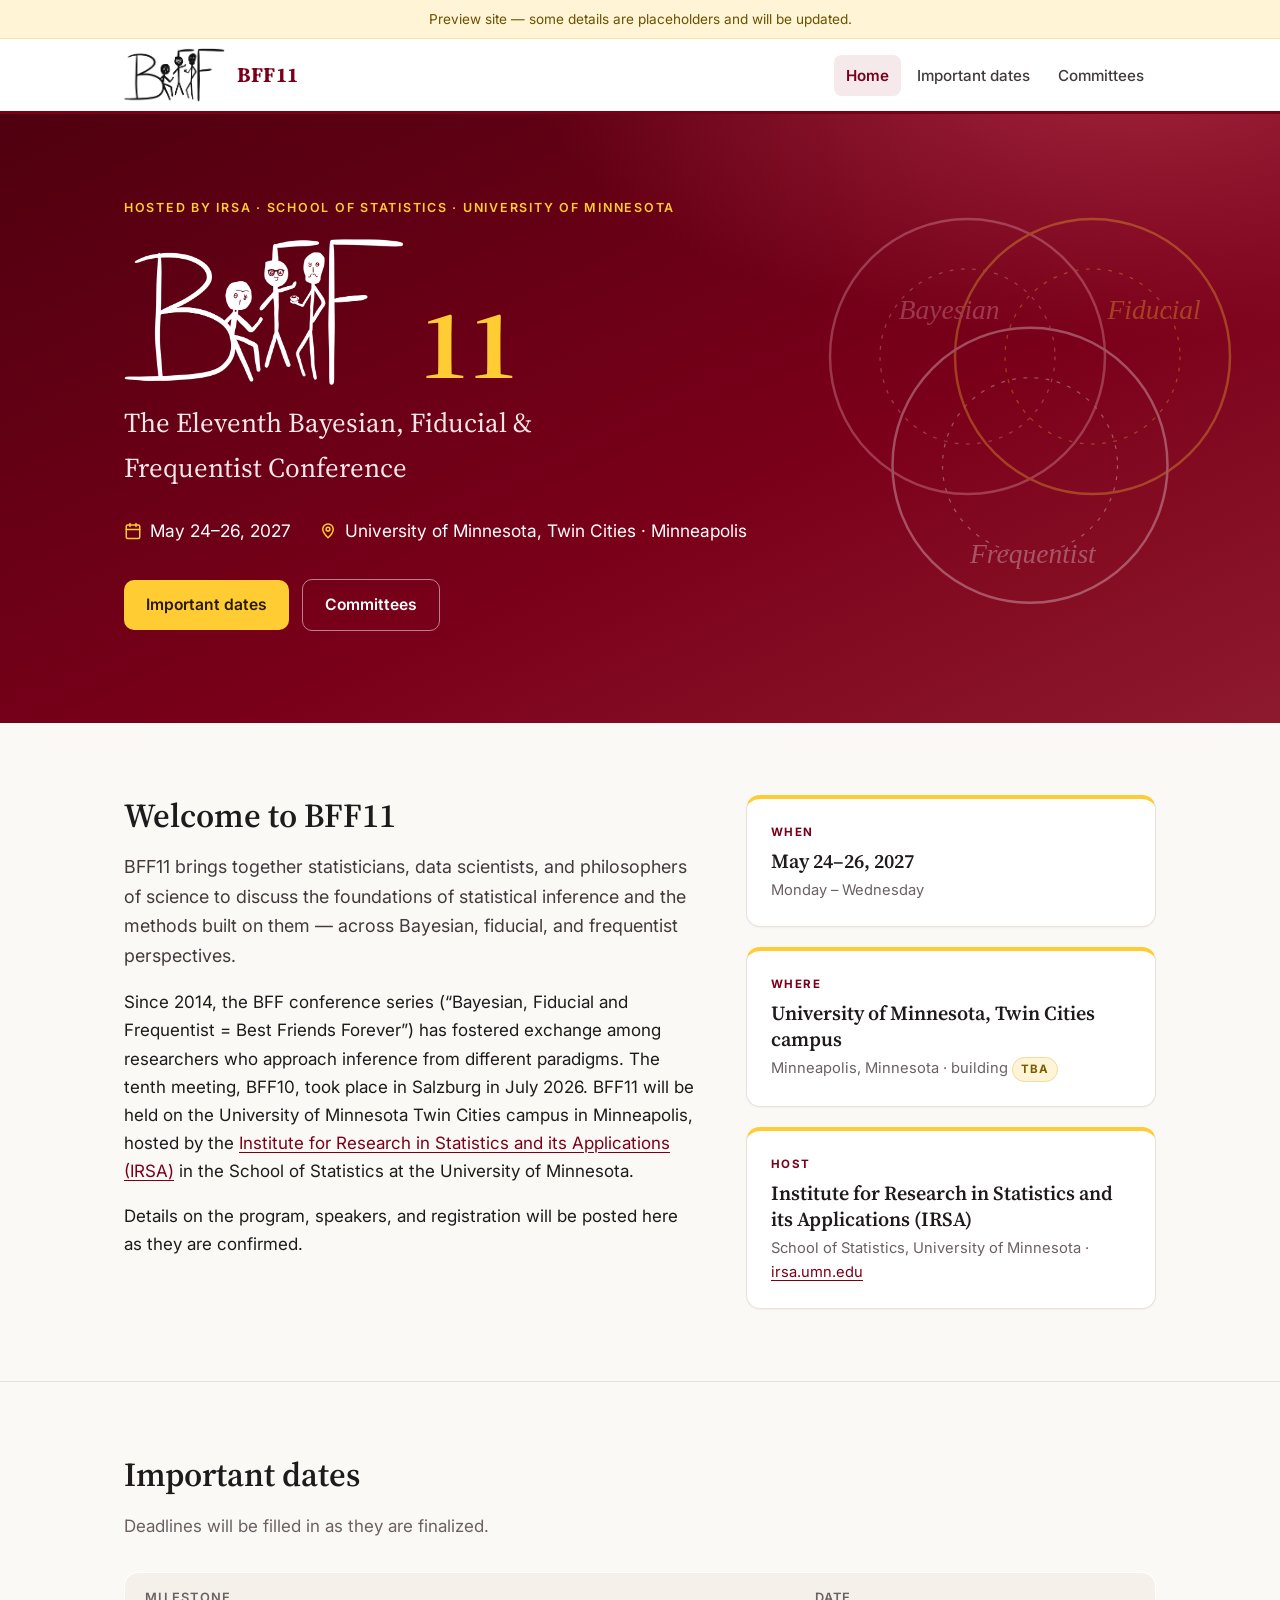
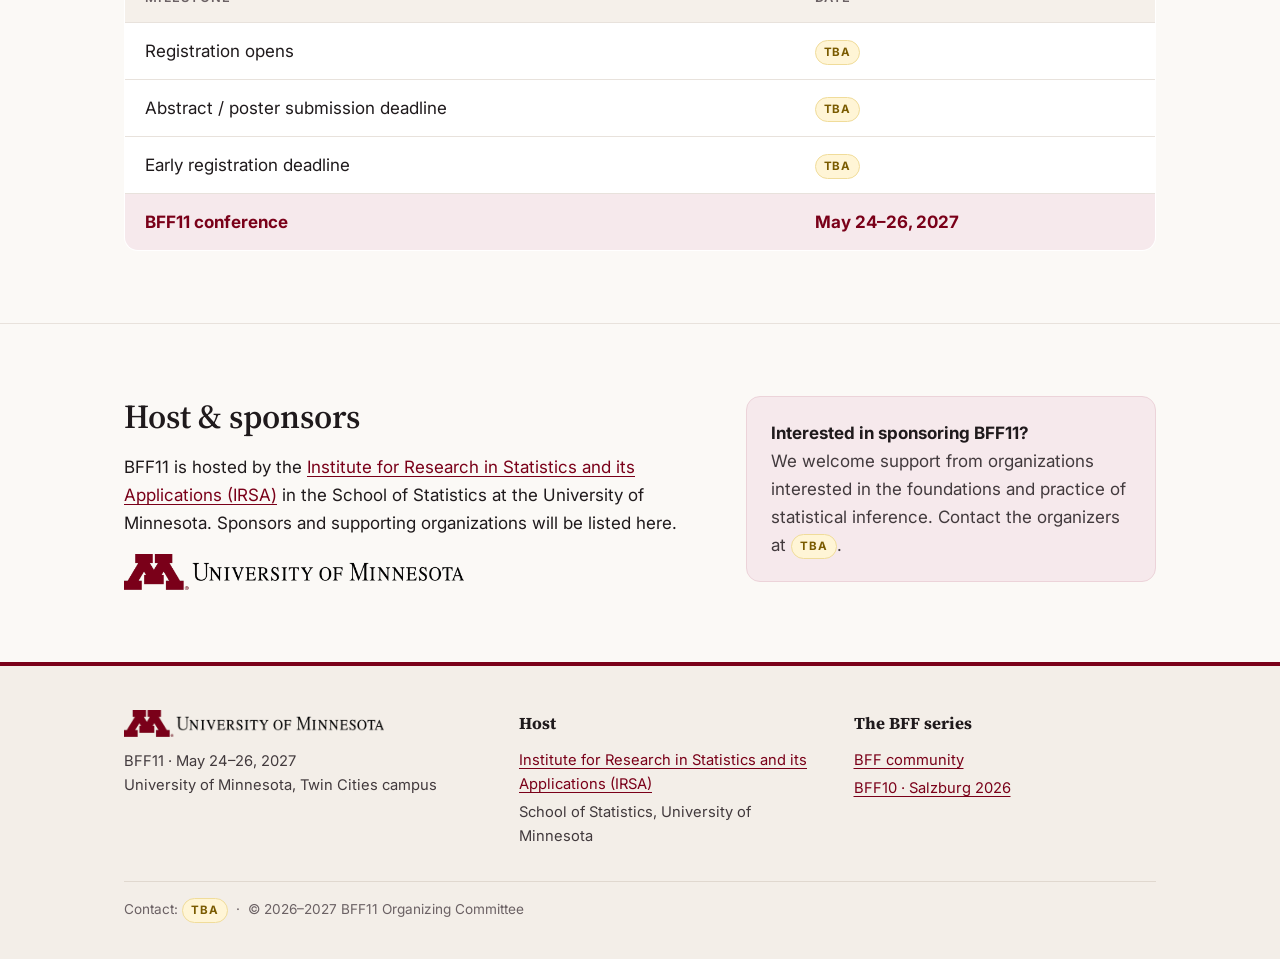
==== index.html @ 1fc09f96 "Add BFF11 website" ====
<!doctype html>
<html lang="en">
<head>
  <meta charset="utf-8">
  <meta name="viewport" content="width=device-width, initial-scale=1">
  <title>BFF11 · May 24–26, 2027 · University of Minnesota</title>
  <meta name="description" content="BFF11: the Eleventh Bayesian, Fiducial &amp; Frequentist Conference, May 24–26, 2027, University of Minnesota Twin Cities campus, Minneapolis. Hosted by IRSA.">
  <!-- DRAFT: remove the next line at launch so search engines can index the site -->
  <meta name="robots" content="noindex">
  <link rel="icon" href="assets/img/favicon.svg" type="image/svg+xml">
  <link rel="preconnect" href="https://fonts.googleapis.com">
  <link rel="preconnect" href="https://fonts.gstatic.com" crossorigin>
  <link href="https://fonts.googleapis.com/css2?family=Inter:wght@400;500;600;700&family=Source+Serif+4:opsz,wght@8..60,400;8..60,600;8..60,700&display=swap" rel="stylesheet">
  <link rel="stylesheet" href="assets/css/style.css">
  <script src="assets/js/site.js" defer></script>
</head>
<body>
  <div class="draft-bar">Preview site &mdash; some details are placeholders and will be updated.</div>
  <header class="site-header">
    <div class="wrap">
      <a class="brand" href="index.html"><img src="assets/img/bff-logo-black.png" alt="BFF logo"><span>BFF11</span></a>
      <button class="nav-toggle" aria-controls="site-nav" aria-expanded="false">Menu</button>
      <ul class="nav" id="site-nav">
        <li><a href="index.html" aria-current="page">Home</a></li>
        <li><a href="index.html#dates">Important dates</a></li>
        <li><a href="committees.html">Committees</a></li>
      </ul>
    </div>
  </header>
  <main>
    <section class="hero">
      <img class="motif" src="assets/img/motif.svg" alt="">
      <div class="wrap">
        <div class="eyebrow">Hosted by IRSA &middot; School of Statistics &middot; University of Minnesota</div>
        <h1 class="lockup" aria-label="BFF11"><img src="assets/img/bff-logo-white.png" alt=""><span>11</span></h1>
        <p class="subtitle">The Eleventh Bayesian, Fiducial &amp; Frequentist Conference</p>
        <div class="meta">
          <span><svg viewBox="0 0 24 24" fill="none" stroke-width="2" stroke-linecap="round" stroke-linejoin="round" aria-hidden="true"><rect x="3" y="4" width="18" height="18" rx="2"/><path d="M16 2v4M8 2v4M3 10h18"/></svg> May 24&ndash;26, 2027</span>
          <span><svg viewBox="0 0 24 24" fill="none" stroke-width="2" stroke-linecap="round" stroke-linejoin="round" aria-hidden="true"><path d="M12 21s-7-6.2-7-11.5A7 7 0 0 1 19 9.5C19 14.8 12 21 12 21z"/><circle cx="12" cy="9.5" r="2.5"/></svg> University of Minnesota, Twin Cities &middot; Minneapolis</span>
        </div>
        <a class="btn btn-primary" href="#dates">Important dates</a>
        <a class="btn btn-ghost" href="committees.html">Committees</a>
      </div>
    </section>

    <section class="block" id="about">
      <div class="wrap split">
        <div>
          <h2>Welcome to BFF11</h2>
          <p class="lead">BFF11 brings together statisticians, data scientists, and philosophers of science to discuss the foundations of statistical inference and the methods built on them &mdash; across Bayesian, fiducial, and frequentist perspectives.</p>
          <p>Since 2014, the BFF conference series (&ldquo;Bayesian, Fiducial and Frequentist = Best Friends Forever&rdquo;) has fostered exchange among researchers who approach inference from different paradigms. The tenth meeting, BFF10, took place in Salzburg in July 2026. BFF11 will be held on the University of Minnesota Twin Cities campus in Minneapolis, hosted by the <a href="https://irsa.umn.edu/">Institute for Research in Statistics and its Applications (IRSA)</a> in the School of Statistics at the University of Minnesota.</p>
          <p>Details on the program, speakers, and registration will be posted here as they are confirmed.</p>
        </div>
        <div class="grid">
          <div class="card accent">
            <div class="label">When</div>
            <div class="value">May 24&ndash;26, 2027</div>
            <div class="sub">Monday &ndash; Wednesday</div>
          </div>
          <div class="card accent">
            <div class="label">Where</div>
            <div class="value">University of Minnesota, Twin Cities campus</div>
            <div class="sub">Minneapolis, Minnesota &middot; building <span class="tba">TBA</span></div>
          </div>
          <div class="card accent">
            <div class="label">Host</div>
            <div class="value">Institute for Research in Statistics and its Applications (IRSA)</div>
            <div class="sub">School of Statistics, University of Minnesota &middot; <a href="https://irsa.umn.edu/">irsa.umn.edu</a></div>
          </div>
        </div>
      </div>
    </section>

    <section class="block" id="dates">
      <div class="wrap">
        <h2>Important dates</h2>
        <p class="section-intro">Deadlines will be filled in as they are finalized.</p>
        <table class="dates">
          <thead><tr><th>Milestone</th><th>Date</th></tr></thead>
          <tbody>
            <tr><td>Registration opens</td><td><span class="tba">TBA</span></td></tr>
            <tr><td>Abstract / poster submission deadline</td><td><span class="tba">TBA</span></td></tr>
            <tr><td>Early registration deadline</td><td><span class="tba">TBA</span></td></tr>
            <tr class="highlight"><td><strong>BFF11 conference</strong></td><td><strong>May 24&ndash;26, 2027</strong></td></tr>
          </tbody>
        </table>
      </div>
    </section>

    <section class="block" id="host">
      <div class="wrap split">
        <div>
          <h2>Host &amp; sponsors</h2>
          <p>BFF11 is hosted by the <a href="https://irsa.umn.edu/">Institute for Research in Statistics and its Applications (IRSA)</a> in the School of Statistics at the University of Minnesota. Sponsors and supporting organizations will be listed here.</p>
          <div class="host-logos"><img class="umn" src="assets/img/umn-logo.png" alt="University of Minnesota"></div>
        </div>
        <div class="callout">
          <strong>Interested in sponsoring BFF11?</strong><br>
          We welcome support from organizations interested in the foundations and practice of statistical inference. Contact the organizers at <span class="tba">TBA</span>.
        </div>
      </div>
    </section>
  </main>
  <footer class="site-footer">
    <div class="wrap">
      <div class="cols">
        <div>
          <img class="umn" src="assets/img/umn-logo.png" alt="University of Minnesota">
          <p>BFF11 &middot; May 24&ndash;26, 2027<br>University of Minnesota, Twin Cities campus</p>
        </div>
        <div>
          <h4>Host</h4>
          <ul>
            <li><a href="https://irsa.umn.edu/">Institute for Research in Statistics and its Applications (IRSA)</a></li>
            <li>School of Statistics, University of Minnesota</li>
          </ul>
        </div>
        <div>
          <h4>The BFF series</h4>
          <ul>
            <li><a href="https://www.bff-stat.org/">BFF community</a></li>
            <li><a href="https://bffconference.github.io/bff-salzburg-2026/index.html">BFF10 &middot; Salzburg 2026</a></li>
          </ul>
        </div>
      </div>
      <div class="fine">Contact: <span class="tba">TBA</span> &nbsp;&middot;&nbsp; &copy; 2026&ndash;2027 BFF11 Organizing Committee</div>
    </div>
  </footer>
</body>
</html>
---- assets/css/style.css ----
/* BFF11 conference site — shared styles (UMN maroon & gold palette) */
:root {
  --ink: #1f1a1c;
  --ink-soft: #423a3d;
  --muted: #6b6164;
  --bg: #fbf9f6;
  --surface: #ffffff;
  --line: #e8e2dc;
  --maroon: #7a0019;
  --maroon-dark: #4f0010;
  --maroon-soft: #f6e9ec;
  --gold: #ffcc33;
  --gold-deep: #c99700;
  --gold-soft: #fff5d6;
  --radius: 14px;
  --maxw: 1080px;
  --serif: "Source Serif 4", Georgia, "Times New Roman", serif;
  --sans: "Inter", system-ui, -apple-system, "Segoe UI", Roboto, sans-serif;
}

*, *::before, *::after { box-sizing: border-box; }
html { scroll-behavior: smooth; scroll-padding-top: 84px; }
body {
  margin: 0;
  background: var(--bg);
  color: var(--ink);
  font-family: var(--sans);
  font-size: 17px;
  line-height: 1.65;
  -webkit-font-smoothing: antialiased;
}
img { max-width: 100%; display: block; }
a { color: var(--maroon); text-underline-offset: 3px; }
a:hover { color: var(--maroon-dark); }
h1, h2, h3 { font-family: var(--serif); line-height: 1.2; color: var(--ink); margin: 0 0 .5em; }
h2 { font-size: clamp(1.6rem, 3vw, 2.1rem); font-weight: 600; }
h3 { font-size: 1.2rem; font-weight: 600; }
p { margin: 0 0 1em; }
.wrap { max-width: var(--maxw); margin: 0 auto; padding: 0 24px; }

/* Draft notice */
.draft-bar {
  background: var(--gold-soft); color: #6b5000; font-size: .85rem; text-align: center;
  padding: 8px 16px; border-bottom: 1px solid #f3e1a4;
}

/* Header / nav */
.site-header {
  position: sticky; top: 0; z-index: 20;
  background: rgba(255, 255, 255, .97);
  backdrop-filter: saturate(140%) blur(6px);
  border-bottom: 3px solid var(--maroon);
}
.site-header .wrap { display: flex; align-items: center; justify-content: space-between; min-height: 72px; gap: 16px; }
.brand { display: flex; align-items: center; gap: 12px; color: var(--ink); text-decoration: none; }
.brand:hover { color: var(--ink); }
.brand img { height: 54px; width: auto; }
.brand span { font-family: var(--serif); font-size: 1.3rem; font-weight: 700; color: var(--maroon); letter-spacing: .01em; }
.nav { display: flex; gap: 4px; list-style: none; margin: 0; padding: 0; }
.nav a {
  display: block; padding: 8px 12px; border-radius: 8px;
  color: var(--ink-soft); text-decoration: none; font-size: .95rem; font-weight: 500;
}
.nav a:hover { color: var(--maroon); background: var(--maroon-soft); }
.nav a[aria-current="page"] { color: var(--maroon); background: var(--maroon-soft); font-weight: 600; }
.nav-toggle {
  display: none; background: none; border: 1px solid var(--line); color: var(--ink);
  border-radius: 8px; padding: 6px 10px; font-size: .95rem; cursor: pointer;
}
@media (max-width: 760px) {
  .nav-toggle { display: block; }
  .nav {
    display: none; position: absolute; left: 0; right: 0; top: 75px;
    flex-direction: column; background: #fff; padding: 8px 16px 16px;
    border-bottom: 3px solid var(--maroon); box-shadow: 0 8px 16px rgba(0,0,0,.06);
  }
  .nav.open { display: flex; }
  .nav a { padding: 12px; }
}

/* Hero */
.hero {
  position: relative; overflow: hidden;
  background: radial-gradient(1000px 480px at 88% -10%, #a3243d 0%, transparent 60%),
              linear-gradient(155deg, var(--maroon-dark) 0%, var(--maroon) 60%, #8e1a2f 100%);
  color: #fff;
  padding: 84px 0 92px;
}
.hero .motif { position: absolute; right: 0; top: 50%; transform: translateY(-50%); width: 500px; opacity: .3; pointer-events: none; }
.hero .wrap { position: relative; }
.eyebrow { text-transform: uppercase; letter-spacing: .14em; font-size: .78rem; font-weight: 600; color: var(--gold); margin-bottom: 18px; }
.hero h1 { color: #fff; font-size: clamp(3.4rem, 9vw, 6rem); font-weight: 700; margin: 0; letter-spacing: -.01em; }
.hero .subtitle { font-family: var(--serif); font-size: clamp(1.25rem, 2.6vw, 1.7rem); color: #f7e7ea; margin: 6px 0 26px; max-width: 34ch; }
.hero .meta { display: flex; flex-wrap: wrap; gap: 10px 28px; font-size: 1.08rem; color: #fff; margin-bottom: 34px; }
.hero .meta span { display: inline-flex; align-items: center; gap: 8px; }
.hero .meta svg { width: 18px; height: 18px; stroke: var(--gold); flex: none; }

.btn { display: inline-block; padding: 12px 22px; border-radius: 10px; font-weight: 600; text-decoration: none; font-size: .98rem; transition: transform .15s ease, background .15s ease; }
.btn:hover { transform: translateY(-1px); }
.btn-primary { background: var(--gold); color: #2a1a00; }
.btn-primary:hover { background: #ffd65c; color: #2a1a00; }
.btn-ghost { border: 1px solid rgba(255,255,255,.5); color: #fff; margin-left: 8px; }
.btn-ghost:hover { background: rgba(255,255,255,.1); color: #fff; }

.hero h1.lockup { display: flex; align-items: flex-end; gap: 14px; line-height: 1; margin-bottom: 14px; }
.hero h1.lockup img { height: clamp(96px, 16vw, 150px); width: auto; }
.hero h1.lockup span { font-family: var(--serif); color: var(--gold); font-size: clamp(3.6rem, 10vw, 6.2rem); font-weight: 700; margin-bottom: -6px; }

/* Page header (inner pages) */
.page-head {
  background: linear-gradient(155deg, var(--maroon-dark) 0%, var(--maroon) 100%);
  color: #fff; padding: 56px 0 50px;
}
.page-head h1 { color: #fff; font-size: clamp(2.2rem, 5vw, 3rem); margin: 0 0 8px; }
.page-head p { color: #f2dde1; margin: 0; max-width: 60ch; }

/* Sections */
section.block { padding: 72px 0; }
section.block + section.block { border-top: 1px solid var(--line); }
.lead { font-size: 1.12rem; color: var(--ink-soft); max-width: 68ch; }
.section-intro { color: var(--muted); max-width: 64ch; margin-bottom: 32px; }

.grid { display: grid; gap: 20px; }
.grid-3 { grid-template-columns: repeat(3, 1fr); }
.grid-2 { grid-template-columns: repeat(2, 1fr); }
@media (max-width: 900px) { .grid-3 { grid-template-columns: 1fr 1fr; } }
@media (max-width: 600px) { .grid-3, .grid-2 { grid-template-columns: 1fr; } }

.card {
  background: var(--surface); border: 1px solid var(--line); border-radius: var(--radius);
  padding: 24px; box-shadow: 0 1px 2px rgba(16,24,40,.04);
}
.card h3 { margin-bottom: .35em; }
.card .label { text-transform: uppercase; letter-spacing: .12em; font-size: .72rem; font-weight: 700; color: var(--maroon); margin-bottom: 6px; }
.card .value { font-family: var(--serif); font-size: 1.25rem; font-weight: 600; line-height: 1.3; }
.card .sub { color: var(--muted); font-size: .92rem; margin-top: 4px; }
.card.accent { border-top: 4px solid var(--gold); }

.tba {
  display: inline-block; font-size: .72rem; font-weight: 700; letter-spacing: .08em; text-transform: uppercase;
  background: var(--gold-soft); color: #7a5b00; border: 1px solid #f0dc9a; padding: 2px 8px; border-radius: 999px;
  vertical-align: middle;
}

/* Dates table */
.dates { width: 100%; border-collapse: collapse; background: var(--surface); border: 1px solid var(--line); border-radius: var(--radius); overflow: hidden; }
.dates th, .dates td { text-align: left; padding: 14px 20px; border-bottom: 1px solid var(--line); }
.dates th { background: #f5f0ea; font-size: .8rem; text-transform: uppercase; letter-spacing: .1em; color: var(--muted); font-weight: 600; }
.dates tr:last-child td { border-bottom: 0; }
.dates tr.highlight td { background: var(--maroon-soft); color: var(--maroon); }
.dates td:last-child { white-space: nowrap; }

/* Committee lists */
.people { list-style: none; padding: 0; margin: 0; }
.people li { padding: 12px 0; border-bottom: 1px solid var(--line); }
.people li:last-child { border-bottom: 0; }
.people .name { font-weight: 600; }
.people a.name { text-decoration: none; border-bottom: 1px solid rgba(122,0,25,.3); }
.people a.name:hover { border-bottom-color: var(--maroon); }
.people .aff { display: block; color: var(--muted); font-size: .94rem; }
.people .more { color: var(--muted); font-style: italic; font-size: .94rem; }

/* Host block */
.host-logos { display: flex; flex-direction: column; gap: 22px; align-items: flex-start; }
.host-logos img.umn { width: 340px; max-width: 100%; }

/* Callout */
.callout {
  background: var(--maroon-soft); border: 1px solid #ecd3d9; border-radius: var(--radius); padding: 22px 24px; color: var(--ink-soft);
}
.callout strong { color: var(--ink); }

/* Two-column */
.split { display: grid; grid-template-columns: 1.4fr 1fr; gap: 48px; align-items: start; }
@media (max-width: 860px) { .split { grid-template-columns: 1fr; gap: 28px; } }

/* Footer */
.site-footer { background: #f3eee8; color: var(--ink-soft); padding: 44px 0 36px; font-size: .92rem; border-top: 4px solid var(--maroon); }
.site-footer .cols { display: grid; grid-template-columns: 1.2fr 1fr 1fr; gap: 32px; align-items: start; }
.site-footer h4 { color: var(--ink); font-family: var(--serif); font-size: 1.05rem; margin: 0 0 10px; }
.site-footer ul { list-style: none; padding: 0; margin: 0; }
.site-footer li { margin: 4px 0; }
.site-footer img.umn { width: 260px; max-width: 100%; margin-bottom: 12px; }
.site-footer .fine { border-top: 1px solid #e0d8cf; margin-top: 28px; padding-top: 16px; color: var(--muted); font-size: .85rem; }
@media (max-width: 760px) { .site-footer .cols { grid-template-columns: 1fr; } }

@media (max-width: 600px) {
  body { font-size: 16px; }
  .wrap { padding: 0 16px; }
  section.block { padding: 52px 0; }
  .hero { padding: 60px 0 68px; }
  .hero .motif { display: none; }
  .btn-ghost { margin-left: 0; margin-top: 10px; }
  .brand img { height: 44px; }
  .dates th, .dates td { padding: 12px 14px; }
  .dates td:last-child { white-space: normal; }
}
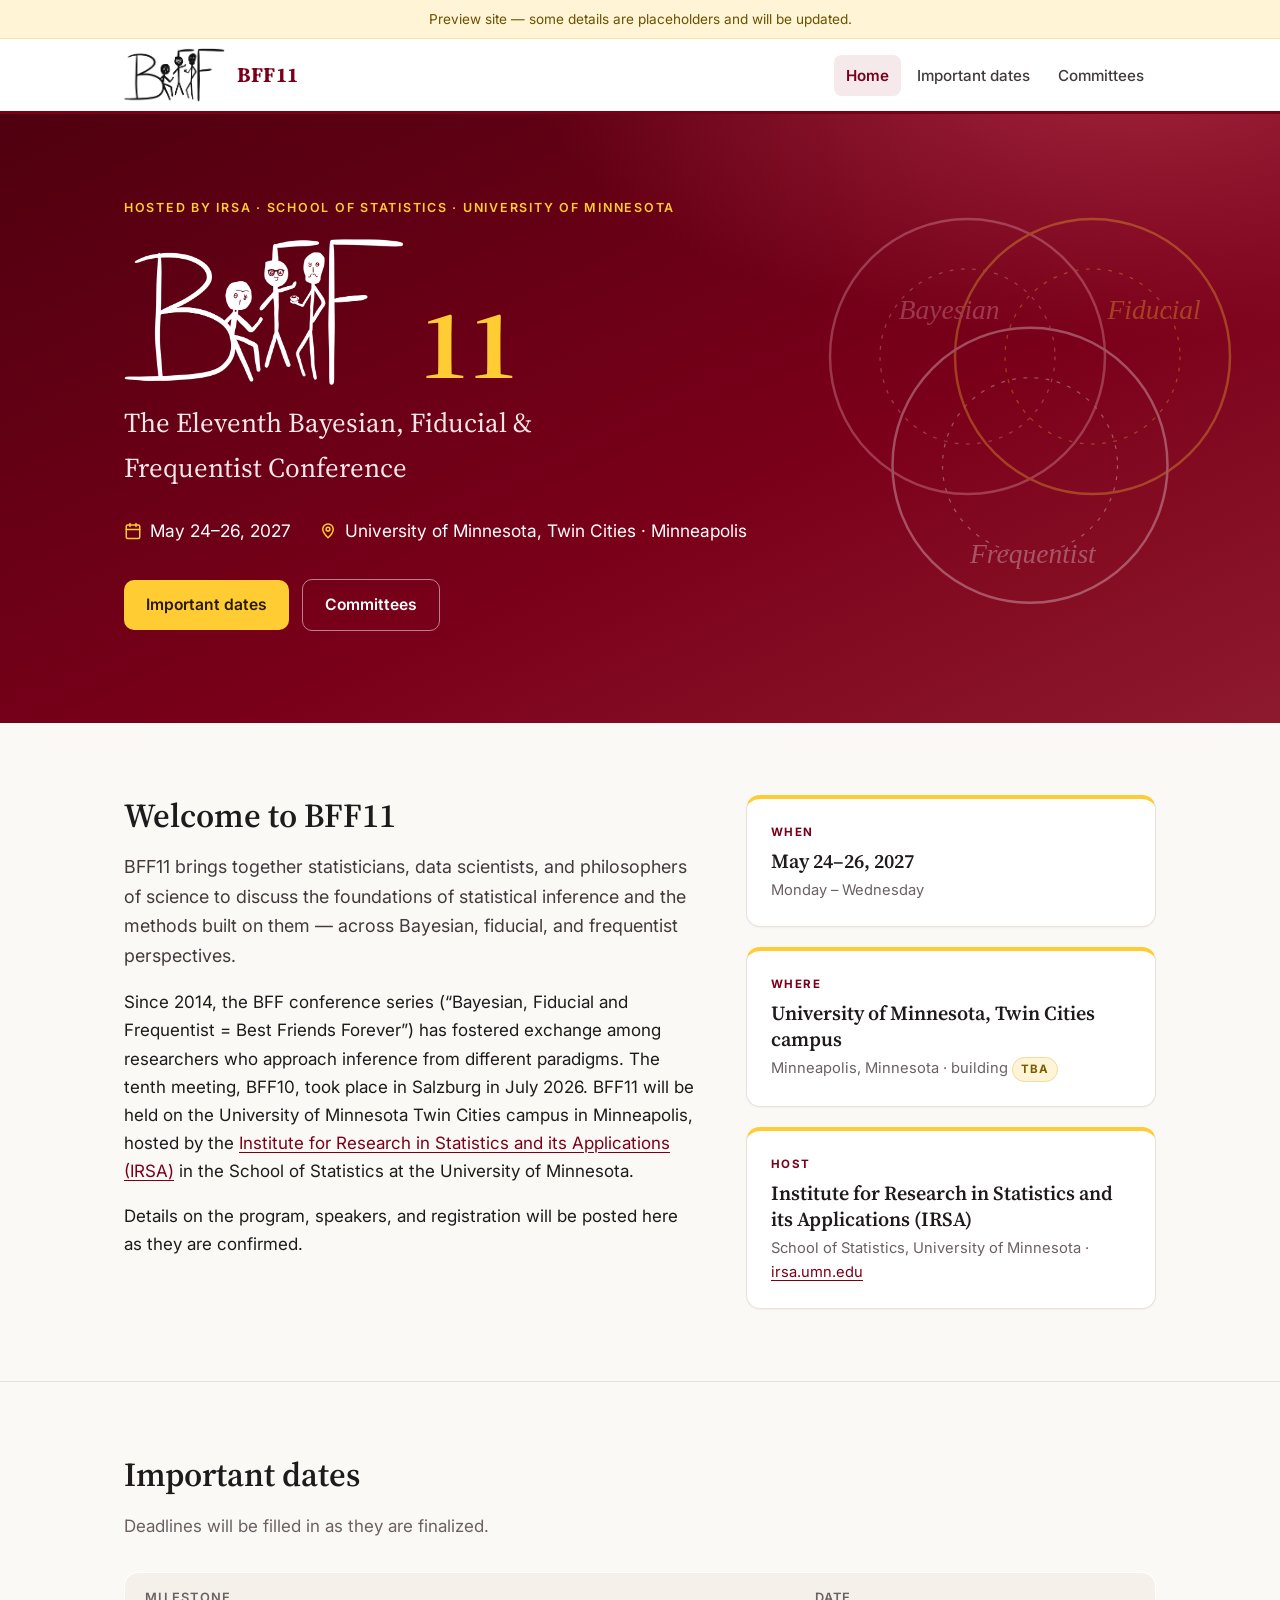
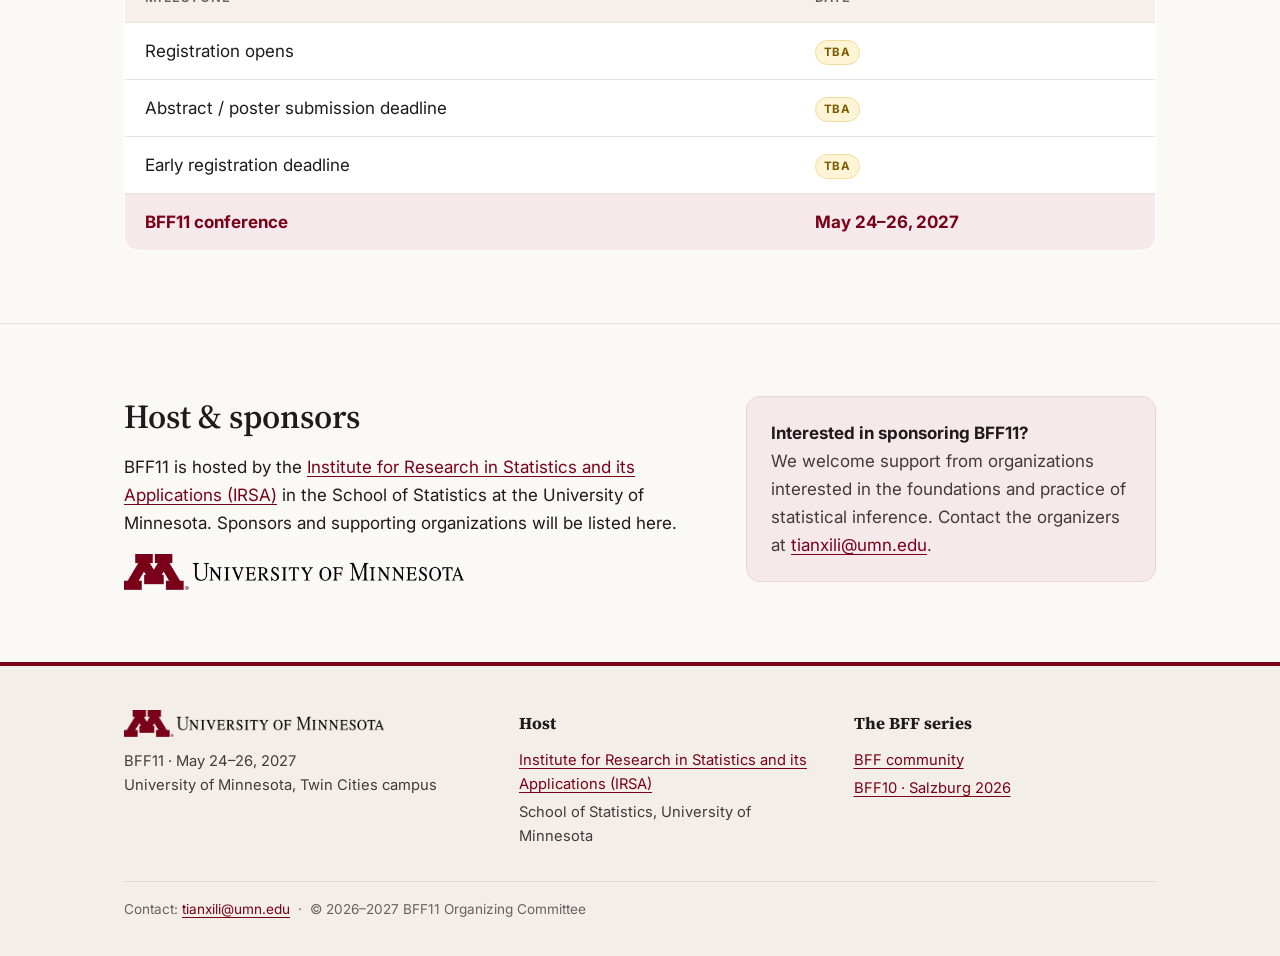
==== commit 16b3f8cb: "Add contact email" ====
--- a/index.html
+++ b/index.html
@@ -96,7 +96,7 @@
         </div>
         <div class="callout">
           <strong>Interested in sponsoring BFF11?</strong><br>
-          We welcome support from organizations interested in the foundations and practice of statistical inference. Contact the organizers at <span class="tba">TBA</span>.
+          We welcome support from organizations interested in the foundations and practice of statistical inference. Contact the organizers at <a href="mailto:tianxili@umn.edu">tianxili@umn.edu</a>.
         </div>
       </div>
     </section>
@@ -123,7 +123,7 @@
           </ul>
         </div>
       </div>
-      <div class="fine">Contact: <span class="tba">TBA</span> &nbsp;&middot;&nbsp; &copy; 2026&ndash;2027 BFF11 Organizing Committee</div>
+      <div class="fine">Contact: <a href="mailto:tianxili@umn.edu">tianxili@umn.edu</a> &nbsp;&middot;&nbsp; &copy; 2026&ndash;2027 BFF11 Organizing Committee</div>
     </div>
   </footer>
 </body>
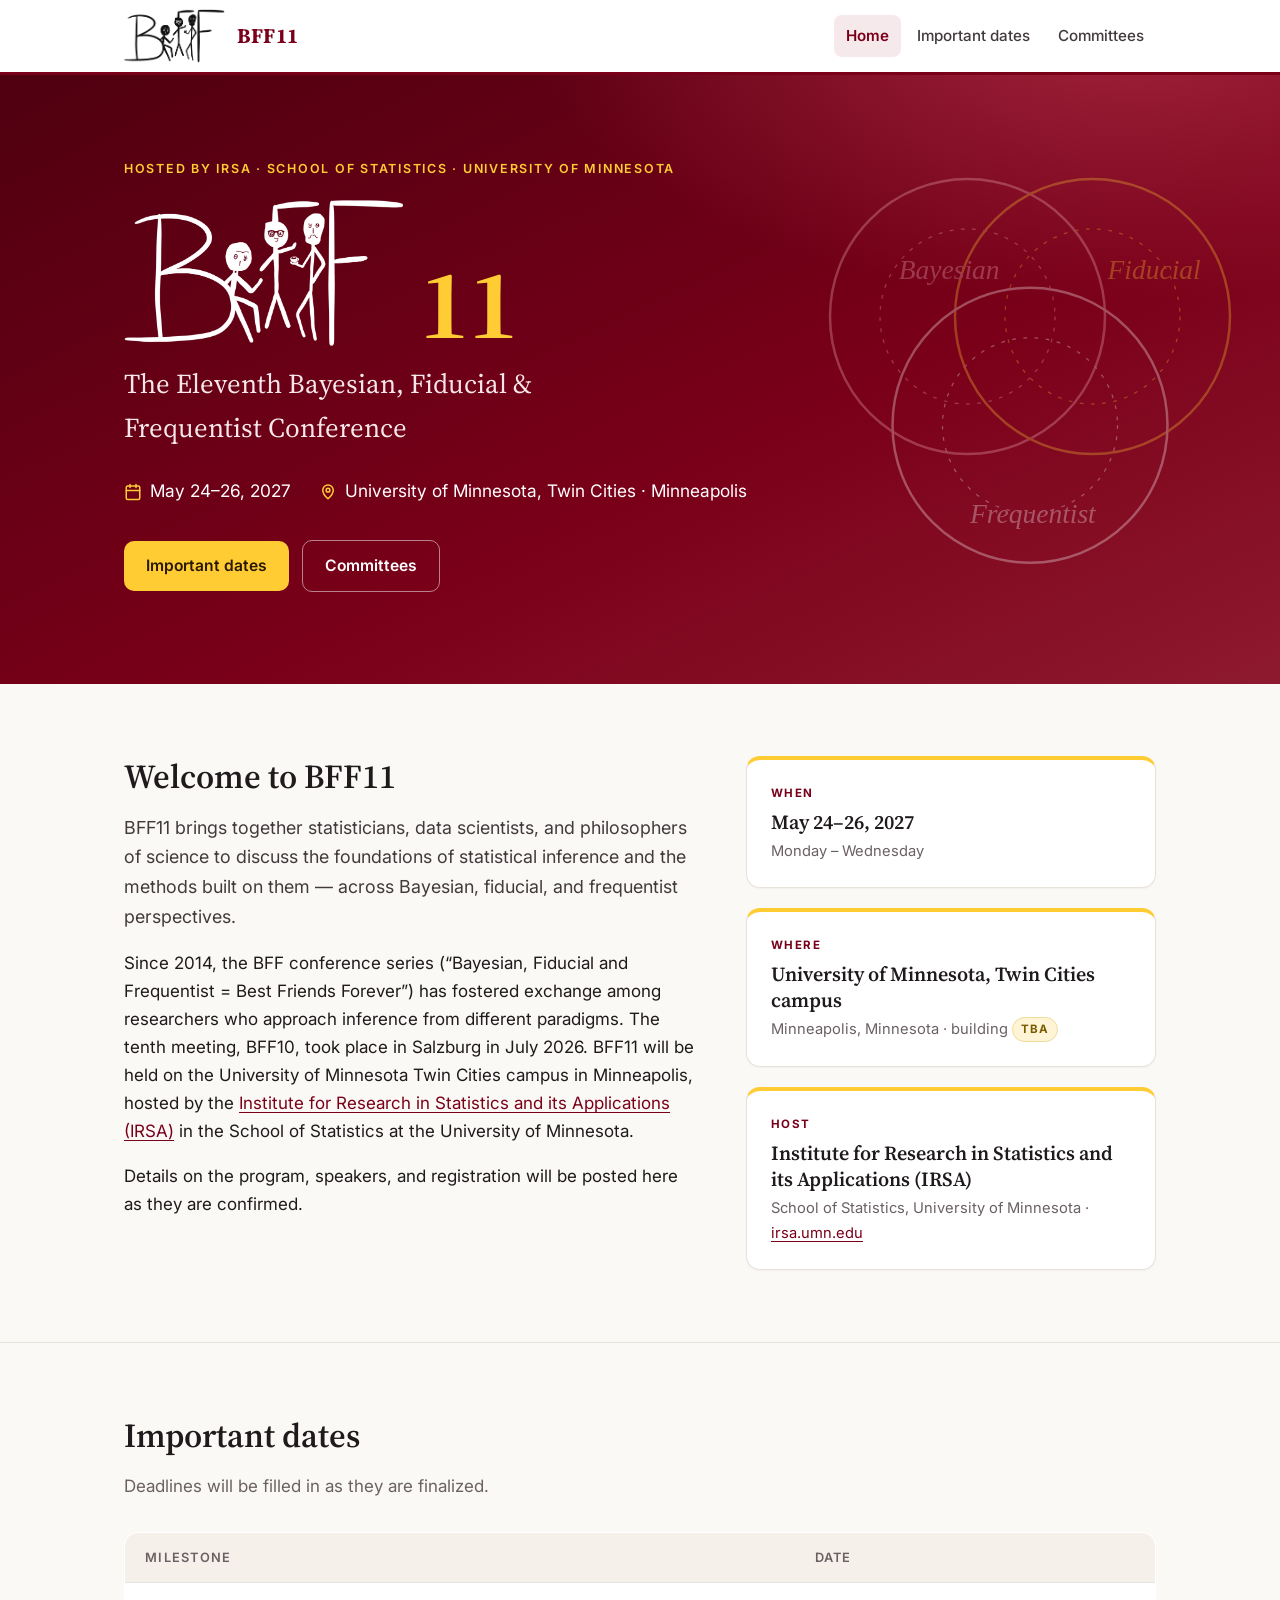
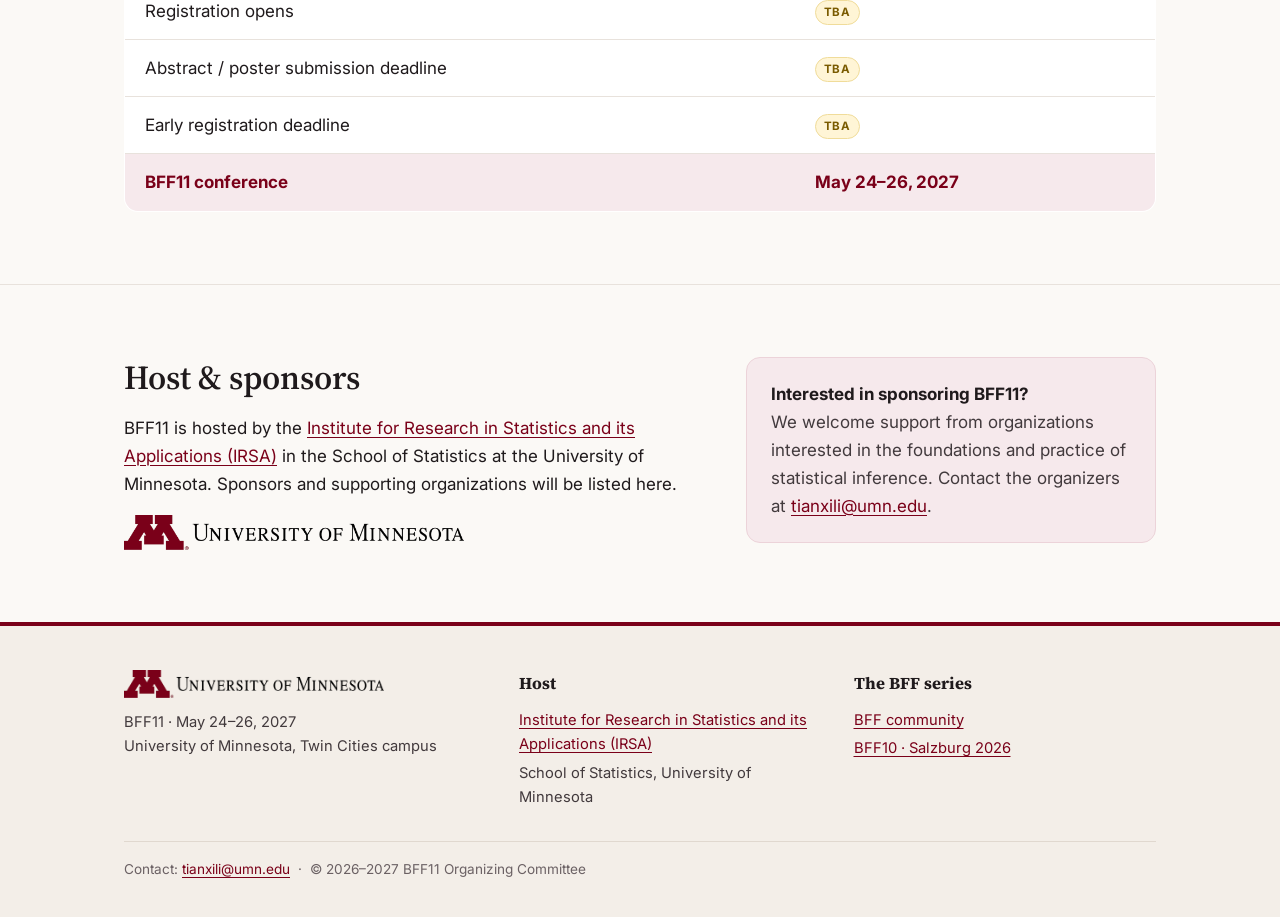
==== commit 6d2ca6e4: "release" ====
--- a/index.html
+++ b/index.html
@@ -5,8 +5,6 @@
   <meta name="viewport" content="width=device-width, initial-scale=1">
   <title>BFF11 · May 24–26, 2027 · University of Minnesota</title>
   <meta name="description" content="BFF11: the Eleventh Bayesian, Fiducial &amp; Frequentist Conference, May 24–26, 2027, University of Minnesota Twin Cities campus, Minneapolis. Hosted by IRSA.">
-  <!-- DRAFT: remove the next line at launch so search engines can index the site -->
-  <meta name="robots" content="noindex">
   <link rel="icon" href="assets/img/favicon.svg" type="image/svg+xml">
   <link rel="preconnect" href="https://fonts.googleapis.com">
   <link rel="preconnect" href="https://fonts.gstatic.com" crossorigin>
@@ -15,7 +13,6 @@
   <script src="assets/js/site.js" defer></script>
 </head>
 <body>
-  <div class="draft-bar">Preview site &mdash; some details are placeholders and will be updated.</div>
   <header class="site-header">
     <div class="wrap">
       <a class="brand" href="index.html"><img src="assets/img/bff-logo-black.png" alt="BFF logo"><span>BFF11</span></a>
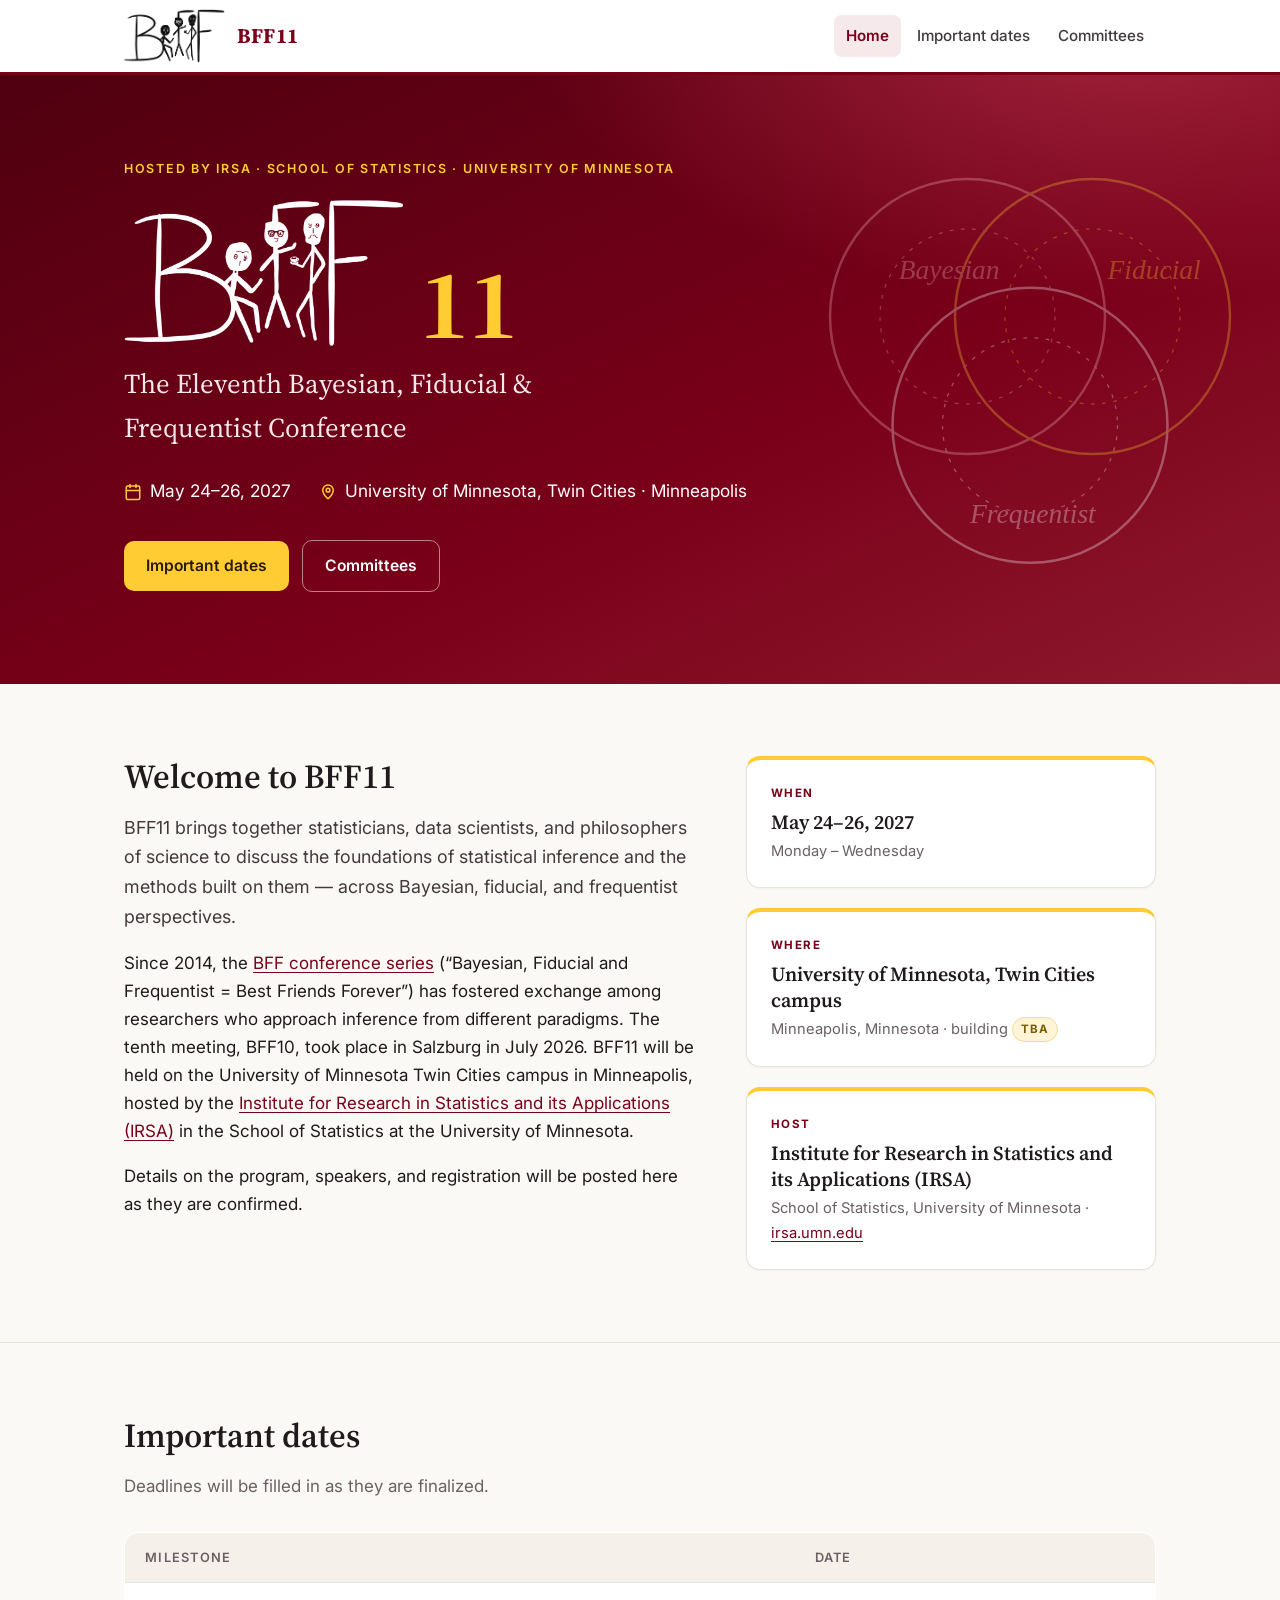
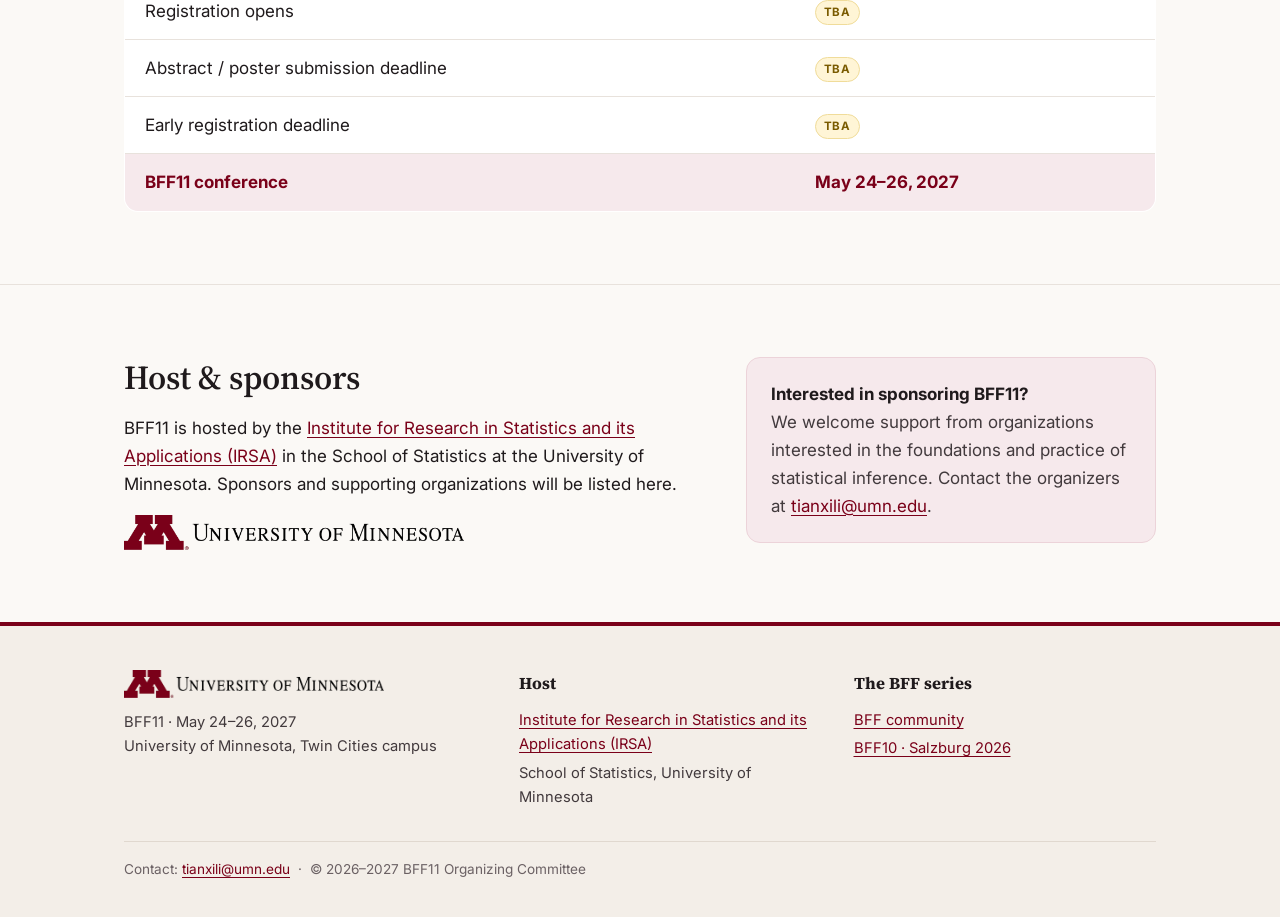
==== commit 69353068: "Link BFF logo to BFF community site" ====
--- a/index.html
+++ b/index.html
@@ -15,7 +15,7 @@
 <body>
   <header class="site-header">
     <div class="wrap">
-      <a class="brand" href="index.html"><img src="assets/img/bff-logo-black.png" alt="BFF logo"><span>BFF11</span></a>
+      <div class="brand"><a href="https://www.bff-stat.org/" title="BFF community website"><img src="assets/img/bff-logo-black.png" alt="BFF community website"></a><a href="index.html"><span>BFF11</span></a></div>
       <button class="nav-toggle" aria-controls="site-nav" aria-expanded="false">Menu</button>
       <ul class="nav" id="site-nav">
         <li><a href="index.html" aria-current="page">Home</a></li>
@@ -29,7 +29,7 @@
       <img class="motif" src="assets/img/motif.svg" alt="">
       <div class="wrap">
         <div class="eyebrow">Hosted by IRSA &middot; School of Statistics &middot; University of Minnesota</div>
-        <h1 class="lockup" aria-label="BFF11"><img src="assets/img/bff-logo-white.png" alt=""><span>11</span></h1>
+        <h1 class="lockup" aria-label="BFF11"><a href="https://www.bff-stat.org/" title="BFF community website"><img src="assets/img/bff-logo-white.png" alt="BFF community website"></a><span>11</span></h1>
         <p class="subtitle">The Eleventh Bayesian, Fiducial &amp; Frequentist Conference</p>
         <div class="meta">
           <span><svg viewBox="0 0 24 24" fill="none" stroke-width="2" stroke-linecap="round" stroke-linejoin="round" aria-hidden="true"><rect x="3" y="4" width="18" height="18" rx="2"/><path d="M16 2v4M8 2v4M3 10h18"/></svg> May 24&ndash;26, 2027</span>
@@ -45,7 +45,7 @@
         <div>
           <h2>Welcome to BFF11</h2>
           <p class="lead">BFF11 brings together statisticians, data scientists, and philosophers of science to discuss the foundations of statistical inference and the methods built on them &mdash; across Bayesian, fiducial, and frequentist perspectives.</p>
-          <p>Since 2014, the BFF conference series (&ldquo;Bayesian, Fiducial and Frequentist = Best Friends Forever&rdquo;) has fostered exchange among researchers who approach inference from different paradigms. The tenth meeting, BFF10, took place in Salzburg in July 2026. BFF11 will be held on the University of Minnesota Twin Cities campus in Minneapolis, hosted by the <a href="https://irsa.umn.edu/">Institute for Research in Statistics and its Applications (IRSA)</a> in the School of Statistics at the University of Minnesota.</p>
+          <p>Since 2014, the <a href="https://www.bff-stat.org/">BFF conference series</a> (&ldquo;Bayesian, Fiducial and Frequentist = Best Friends Forever&rdquo;) has fostered exchange among researchers who approach inference from different paradigms. The tenth meeting, BFF10, took place in Salzburg in July 2026. BFF11 will be held on the University of Minnesota Twin Cities campus in Minneapolis, hosted by the <a href="https://irsa.umn.edu/">Institute for Research in Statistics and its Applications (IRSA)</a> in the School of Statistics at the University of Minnesota.</p>
           <p>Details on the program, speakers, and registration will be posted here as they are confirmed.</p>
         </div>
         <div class="grid">
--- a/assets/css/style.css
+++ b/assets/css/style.css
@@ -54,6 +54,7 @@
 .site-header .wrap { display: flex; align-items: center; justify-content: space-between; min-height: 72px; gap: 16px; }
 .brand { display: flex; align-items: center; gap: 12px; color: var(--ink); text-decoration: none; }
 .brand:hover { color: var(--ink); }
+.brand a { display: flex; align-items: center; text-decoration: none; }
 .brand img { height: 54px; width: auto; }
 .brand span { font-family: var(--serif); font-size: 1.3rem; font-weight: 700; color: var(--maroon); letter-spacing: .01em; }
 .nav { display: flex; gap: 4px; list-style: none; margin: 0; padding: 0; }
@@ -104,6 +105,7 @@
 
 .hero h1.lockup { display: flex; align-items: flex-end; gap: 14px; line-height: 1; margin-bottom: 14px; }
 .hero h1.lockup img { height: clamp(96px, 16vw, 150px); width: auto; }
+.hero h1.lockup a { display: block; }
 .hero h1.lockup span { font-family: var(--serif); color: var(--gold); font-size: clamp(3.6rem, 10vw, 6.2rem); font-weight: 700; margin-bottom: -6px; }
 
 /* Page header (inner pages) */
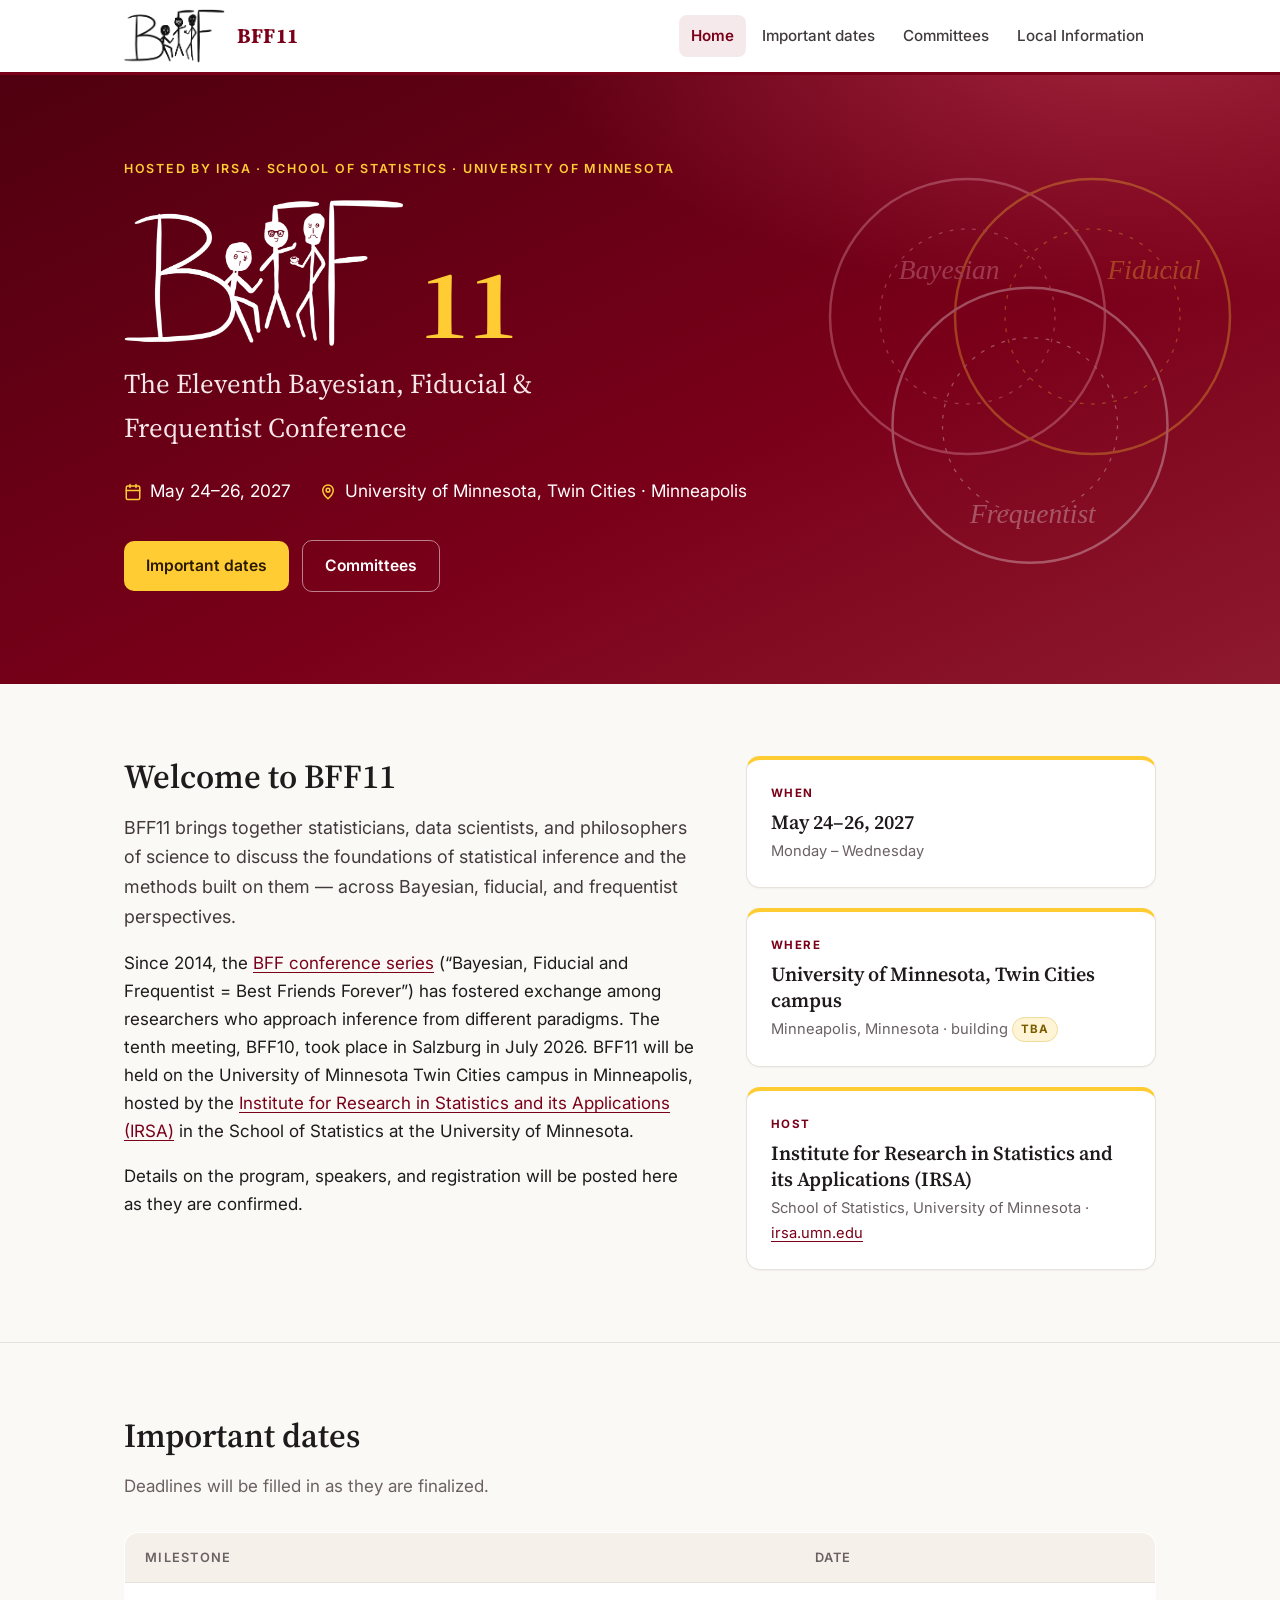
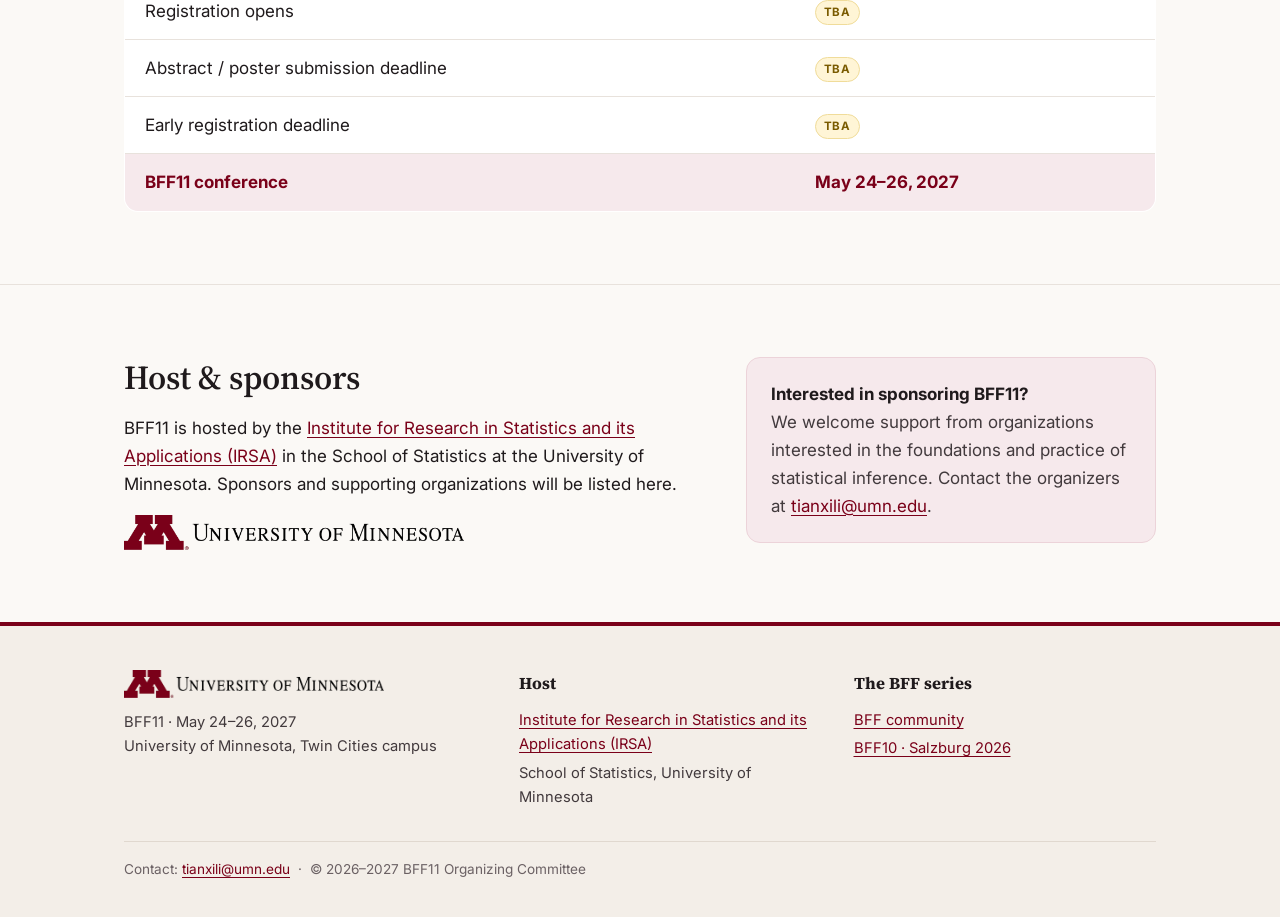
==== commit 0494f03f: "Add local information page" ====
--- a/index.html
+++ b/index.html
@@ -21,6 +21,7 @@
         <li><a href="index.html" aria-current="page">Home</a></li>
         <li><a href="index.html#dates">Important dates</a></li>
         <li><a href="committees.html">Committees</a></li>
+        <li><a href="local.html">Local Information</a></li>
       </ul>
     </div>
   </header>
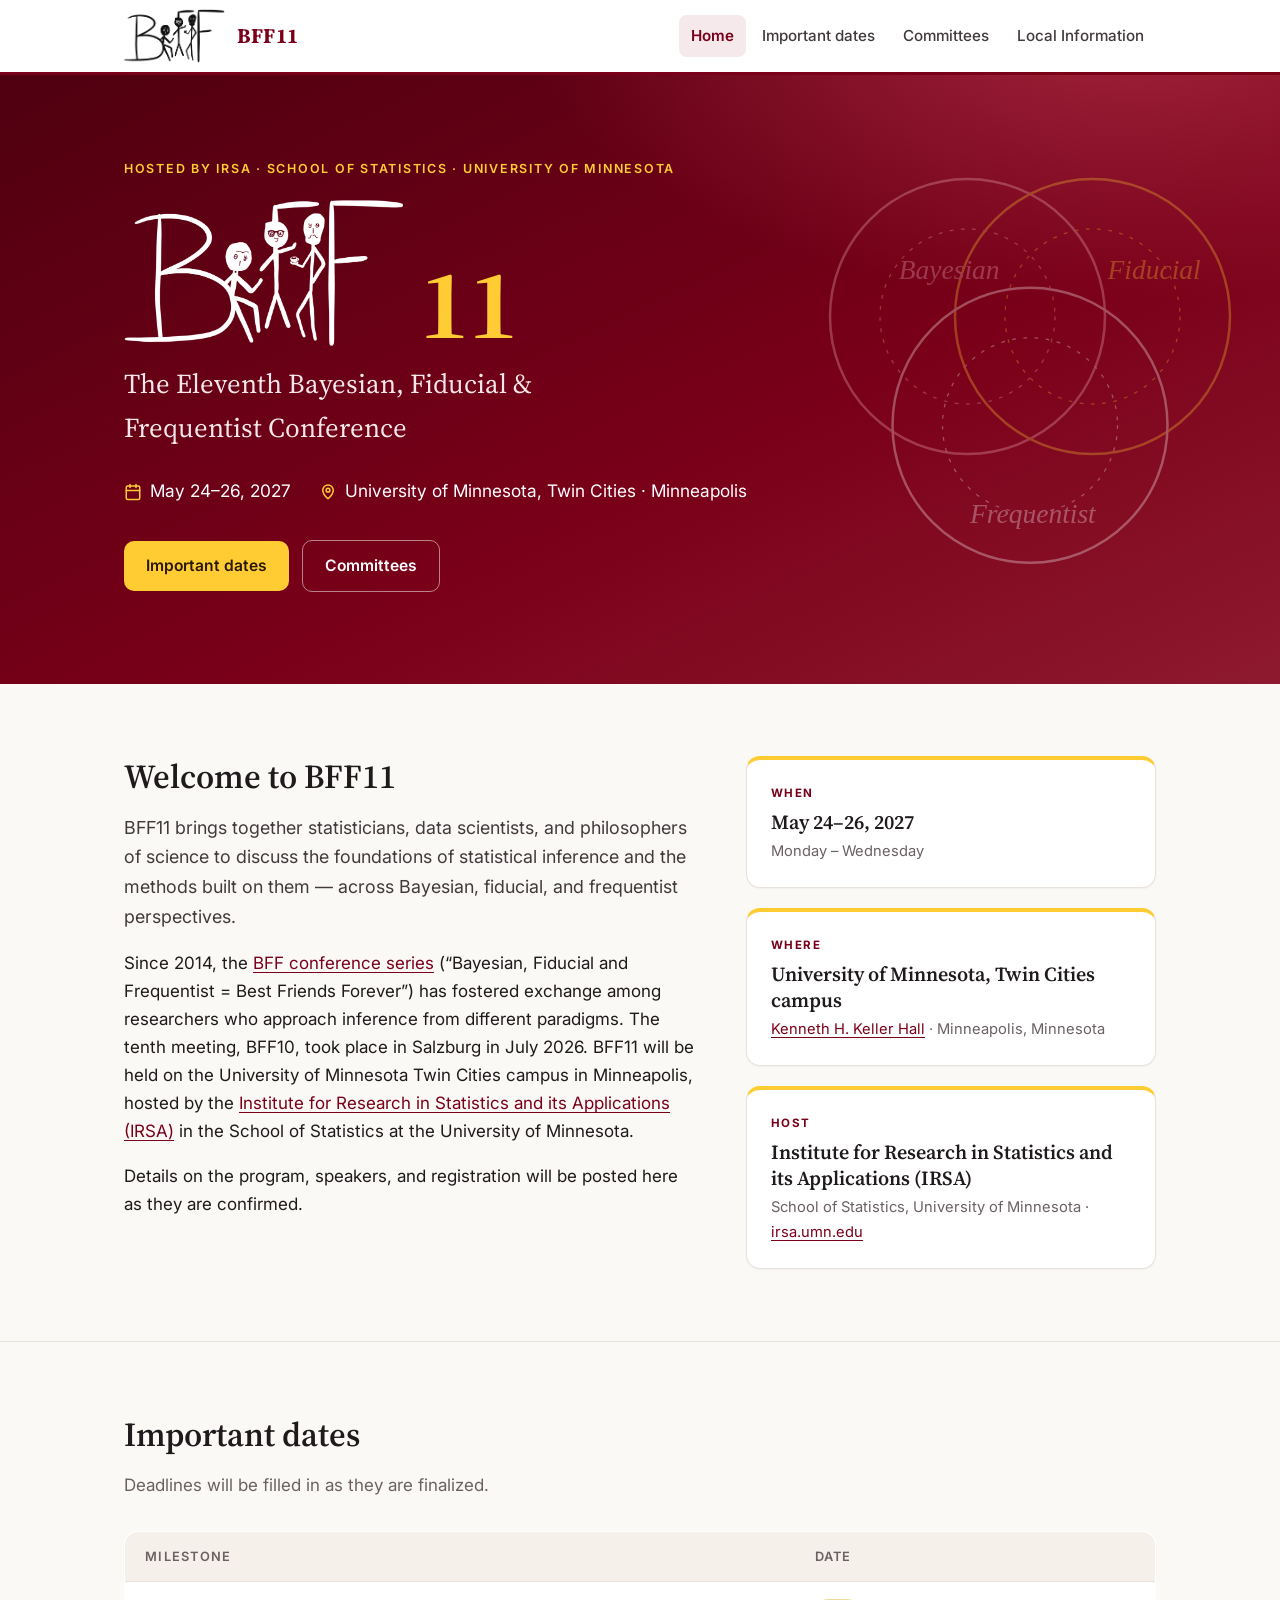
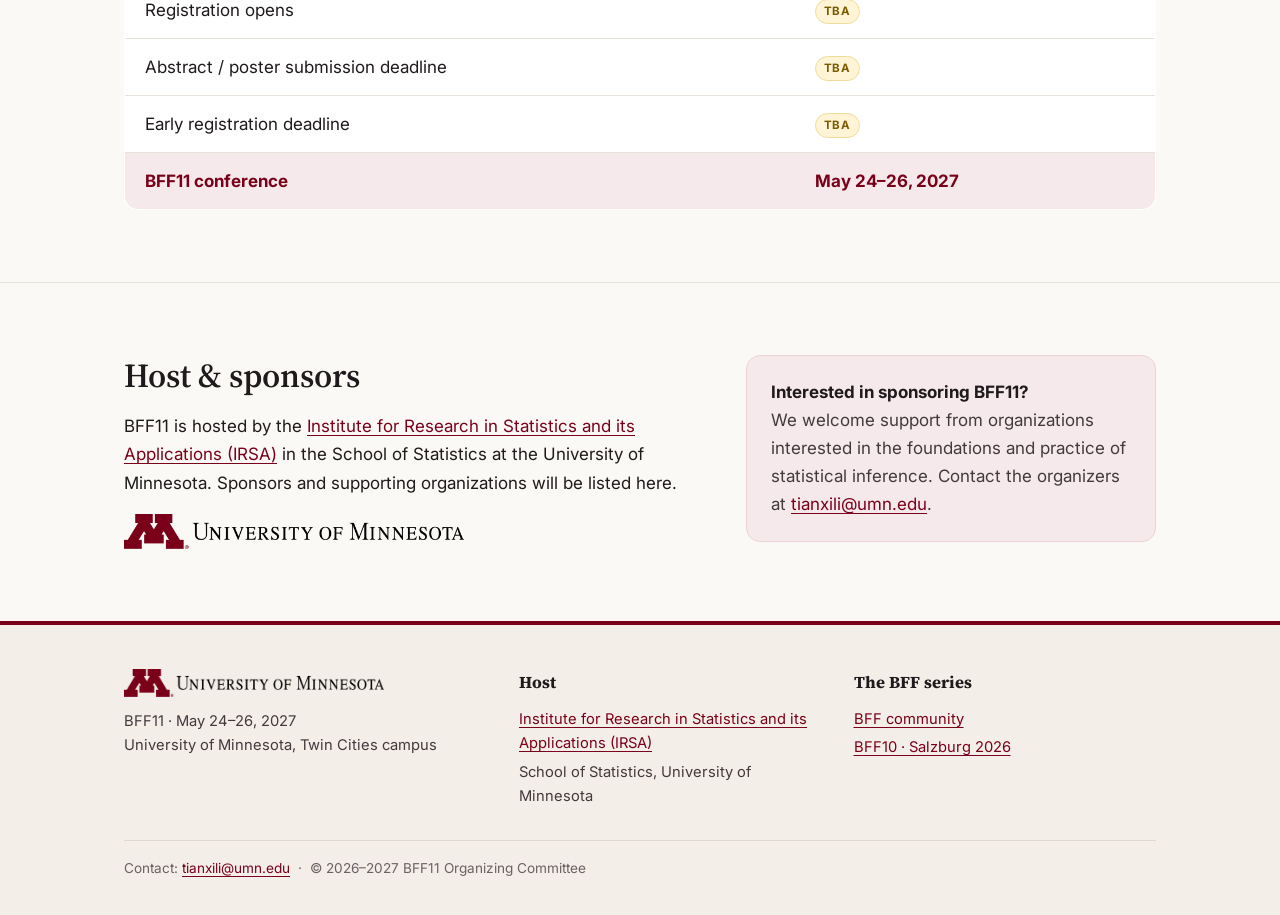
==== commit 1ae512fa: "Venue update" ====
--- a/index.html
+++ b/index.html
@@ -58,7 +58,7 @@
           <div class="card accent">
             <div class="label">Where</div>
             <div class="value">University of Minnesota, Twin Cities campus</div>
-            <div class="sub">Minneapolis, Minnesota &middot; building <span class="tba">TBA</span></div>
+            <div class="sub"><a href="local.html#venue">Kenneth H. Keller Hall</a> &middot; Minneapolis, Minnesota</div>
           </div>
           <div class="card accent">
             <div class="label">Host</div>
--- a/assets/css/style.css
+++ b/assets/css/style.css
@@ -166,6 +166,13 @@
 .host-logos { display: flex; flex-direction: column; gap: 22px; align-items: flex-start; }
 .host-logos img.umn { width: 340px; max-width: 100%; }
 
+/* Venue map and photo */
+.map-embed { border-radius: var(--radius); overflow: hidden; border: 1px solid var(--line); background: #eee; aspect-ratio: 4 / 3; }
+.map-embed iframe { width: 100%; height: 100%; border: 0; display: block; }
+figure.photo { margin: 40px 0 0; }
+figure.photo img { width: 100%; height: auto; border-radius: var(--radius); }
+figure.photo figcaption { color: var(--muted); font-size: .85rem; margin-top: 8px; }
+
 /* Callout */
 .callout {
   background: var(--maroon-soft); border: 1px solid #ecd3d9; border-radius: var(--radius); padding: 22px 24px; color: var(--ink-soft);
